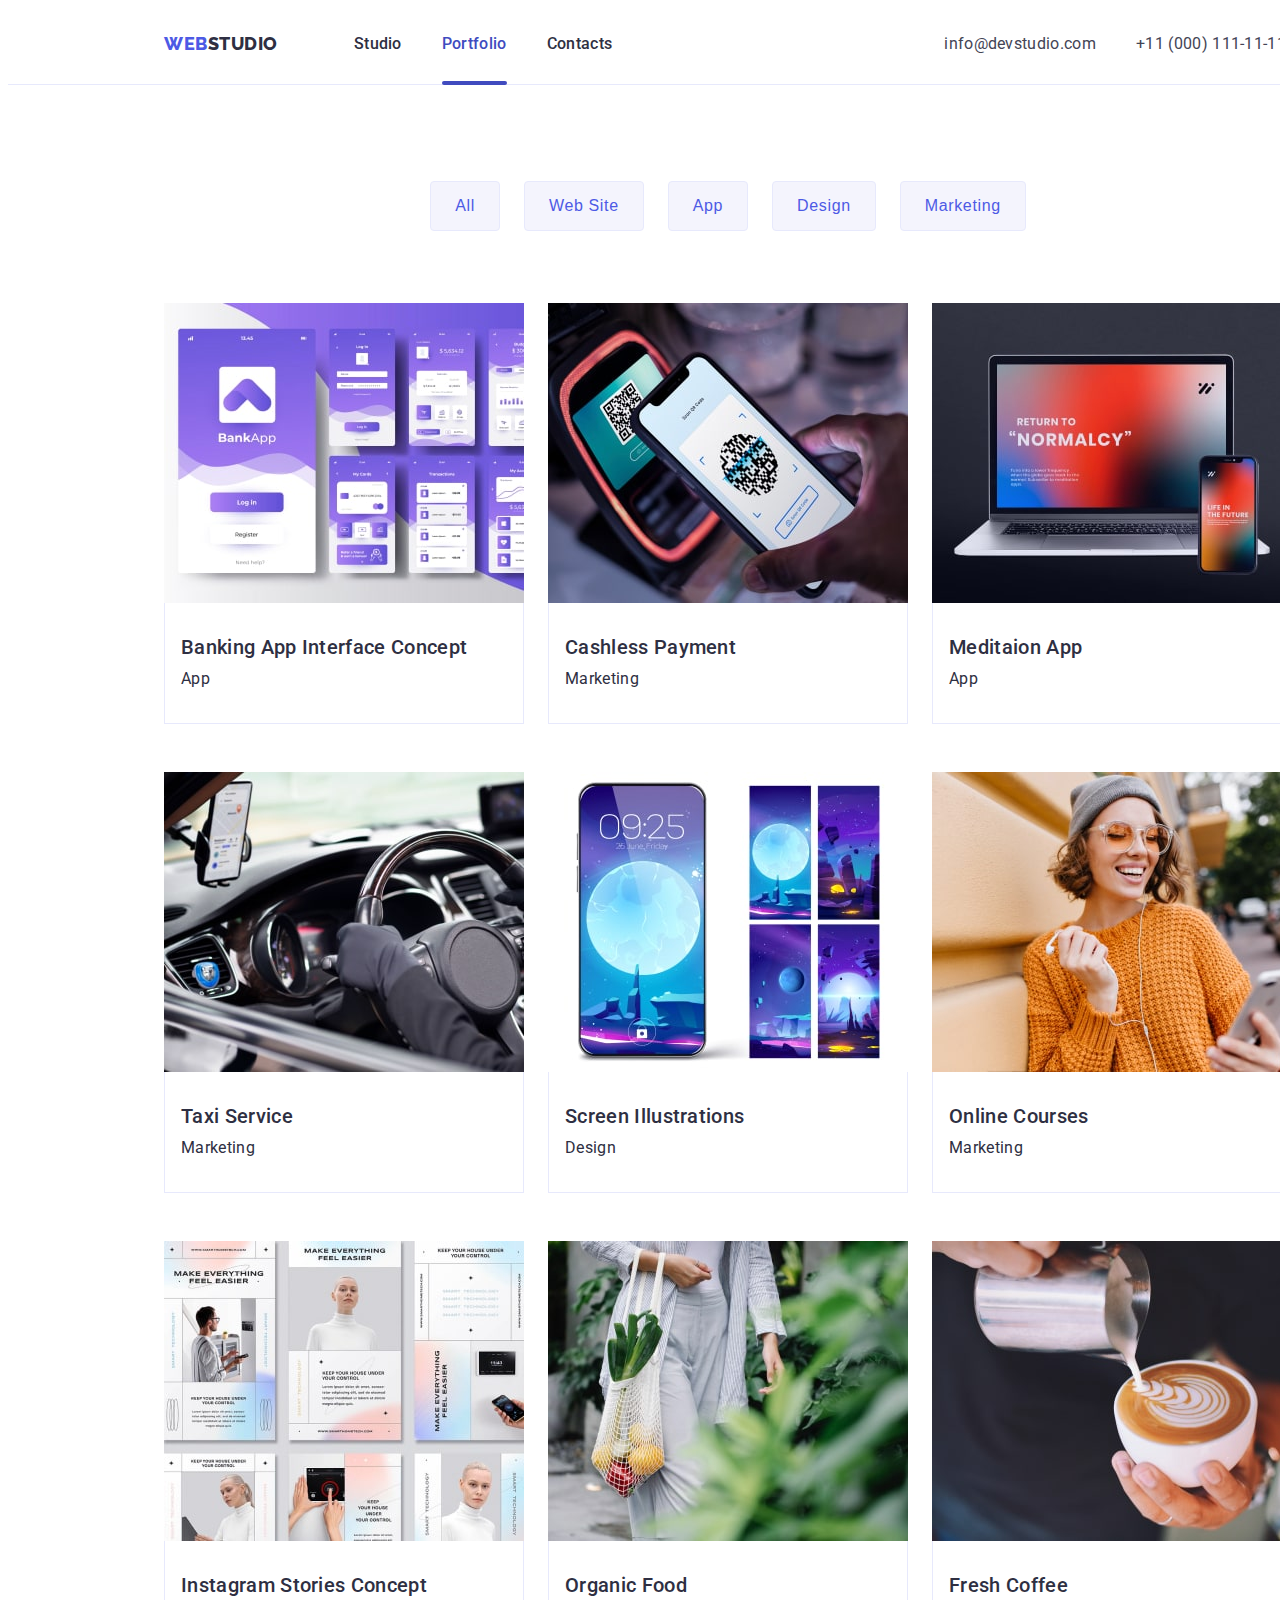
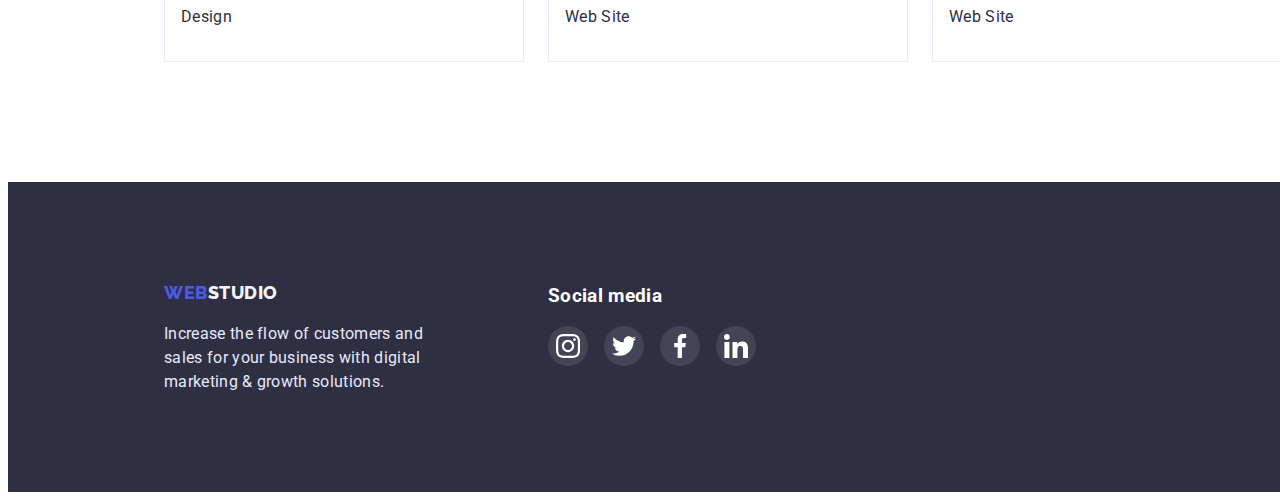
==== portfolio.html @ 5ba3b713 "Initial commit" ====
<!DOCTYPE html>
<html lang="en">
  <head>
    <meta charset="UTF-8" />
    <meta http-equiv="X-UA-Compatible" content="IE=edge" />
    <meta name="viewport" content="width=device-width, initial-scale=1.0" />
    <title>Document</title>
    <link rel="preconnect" href="https://fonts.googleapis.com">
<link rel="preconnect" href="https://fonts.gstatic.com" crossorigin>
<link href="https://fonts.googleapis.com/css2?family=Raleway:wght@800&family=Roboto:wght@400;500;700&display=swap" rel="stylesheet">
<link rel="stylesheet" href="https://cdnjs.cloudflare.com/ajax/libs/modern-normalize/1.1.0/modern-normalize.min.css" integrity="sha512-wpPYUAdjBVSE4KJnH1VR1HeZfpl1ub8YT/NKx4PuQ5NmX2tKuGu6U/JRp5y+Y8XG2tV+wKQpNHVUX03MfMFn9Q==" crossorigin="anonymous" referrerpolicy="no-referrer" />
<link rel="stylesheet" href="./css/styles.css">
  </head>
  <body>
    <!--header-->
    <header class="header">
      <div class="header-container container">
        <nav class="header-navigation">
          <a href="./index.html" class="header-logo"><span>WEB</span>STUDIO</a>
          <ul class="header-list list">
            <li class="header-item"><a class="header-link link" href="./index.html">Studio</a></li>
            <li class="header-item"><a class="header-link link current" href="./portfolio.html">Portfolio</a></li>
            <li class="header-item"><a class="header-link link" href="">Contacts</a></li>
          </ul>
        </nav>
    
        <address class="header-address">
          <ul class="address-list list">
            <li class="address-item"><a class="address-link link" href="mailto:info@devstudio.com">info@devstudio.com</a></li>
            <li class="address-item"><a class="address-link link" href="tel:+110001111111">+11 (000) 111-11-11</a></li>
          </ul>
        </address>
      </div>
    </header>
  <!--portfolio-->
    <main>
      <section class="portfolio">
        <div class="container">
        <h1 class="visyally-hidden">Portrolio</h1>
        <ul class="button-list list">
        <li class="button-link"><button class="button portfolio-button" type="button">All</button></li>
        <li class="button-link"><button class="button portfolio-button" type="button">Web Site</button></li>
        <li class="button-link"><button class="button portfolio-button" type="button">App</button></li>
        <li class="button-link"><button class="button portfolio-button" type="button">Design</button></li>
        <li class="button-link"><button class="button portfolio-button" type="button">Marketing</button></li>
    </ul>
   <!--cards-->
            <ul class="cards-list">
            <li class="cards-link">
              <div class="box">
                <a class="card-foto"  href=""><img src="./images/one.jpg" alt="Banking" width="360" height="300"/>
                  <div class="overlay">
                    <p>14 Stylish and User-Friendly App Design Concepts · Task Manager App · Calorie Tracker App · Exotic Fruit Ecommerce App · Cloud Storage App</p>
                  </div></div>
                  <div class="card-wrapper card-border">
                <h2 class="cards-title">Banking App Interface Concept</h2>
                <p class="cards-after-title">App</p></a>
                </div>
            </li>
            <li class="cards-link">
              <div class="box">
                <a class="card-foto"  href=""><img src="./images/two.jpg" alt="Cashless Payment" width="360" height="300"/>
                <div class="overlay">
                  <p>14 Stylish and User-Friendly App Design Concepts · Task Manager App · Calorie Tracker App · Exotic Fruit Ecommerce
                    App · Cloud Storage App</p>
                </div>
                </div>
                  <div class="card-wrapper card-border">
                    <h2 class="cards-title">Cashless Payment</h2>
                    <p class="cards-after-title">Marketing</p></a></div>
            </li>
            <li class="cards-link">
              <div class="box">
                <a class="card-foto"  href=""><img src="./images/three.jpg" alt="Meditaion" width="360" height="300"/>
                  <div class="overlay">
                    <p>14 Stylish and User-Friendly App Design Concepts · Task Manager App · Calorie Tracker App · Exotic Fruit Ecommerce
                      App · Cloud Storage App</p>
                  </div>
                  </div>
                  <div class="card-wrapper card-border">
                    <h2 class="cards-title">Meditaion App</h2>
                    <p class="cards-after-title">App</p></a></div>
            </li>
            <li class="cards-link">
              <div class="box">
                <a class="card-foto"  href=""><img src="./images/four.jpg" alt="Taxi" width="360" height="300"/>
                  <div class="overlay">
                    <p>14 Stylish and User-Friendly App Design Concepts · Task Manager App · Calorie Tracker App · Exotic Fruit Ecommerce
                      App · Cloud Storage App</p>
                  </div>
                  </div>
                  <div class="card-wrapper card-border">
                    <h2 class="cards-title">Taxi Service</h2>
                    <p class="cards-after-title">Marketing</p></a></div>
            </li>
            <li class="cards-link">
              <div class="box">
                <a class="card-foto"  href=""><img src="./images/five.jpg" alt="Screen" width="360" height="300"/>
                  <div class="overlay">
                    <p>14 Stylish and User-Friendly App Design Concepts · Task Manager App · Calorie Tracker App · Exotic Fruit Ecommerce
                      App · Cloud Storage App</p>
                  </div>
                  </div>
                  <div class="card-wrapper card-border">
                    <h2 class="cards-title">Screen Illustrations</h2>
                    <p class="cards-after-title">Design</p></a></div>
            </li>
            <li class="cards-link">
              <div class="box">
                <a class="card-foto"  href=""><img src="./images/six.jpg" alt="Online Courses" width="360" height="300"/>
                  <div class="overlay">
                    <p>14 Stylish and User-Friendly App Design Concepts · Task Manager App · Calorie Tracker App · Exotic Fruit Ecommerce
                      App · Cloud Storage App</p>
                  </div>
                  </div>
                  <div class="card-wrapper card-border">
                    <h2 class="cards-title">Online Courses</h2>
                    <p class="cards-after-title">Marketing</p></a></div>
            </li>
            <li class="cards-link">
              <div class="box">
                <a class="card-foto"  href=""><img src="./images/seven.jpg" alt="Instagram" width="360" height="300"/>
                  <div class="overlay">
                    <p>14 Stylish and User-Friendly App Design Concepts · Task Manager App · Calorie Tracker App · Exotic Fruit Ecommerce
                      App · Cloud Storage App</p>
                  </div>
                  </div>
                  <div class="card-wrapper card-border">
                    <h2 class="cards-title">Instagram Stories Concept</h2>
                    <p class="cards-after-title">Design</p></a></div>
            </li>
            <li class="cards-link">
              <div class="box">
                <a class="card-foto"  href=""><img src="./images/eight.jpg" alt="Organic Food" width="360" height="300"/>
                  <div class="overlay">
                    <p>14 Stylish and User-Friendly App Design Concepts · Task Manager App · Calorie Tracker App · Exotic Fruit Ecommerce
                      App · Cloud Storage App</p>
                  </div>
                  </div>
                  <div class="card-wrapper card-border">
                    <h2 class="cards-title">Organic Food</h2>
                    <p class="cards-after-title">Web Site</p></a></div>
            </li>
            <li class="cards-link">
              <div class="box">
                    <a class="card-foto"  href=""><img src="./images/nine.jpg" alt="A cup of coffe" width="360" height="300"/>
                    <div class="overlay">
                      <p>14 Stylish and User-Friendly App Design Concepts · Task Manager App · Calorie Tracker App · Exotic Fruit Ecommerce
                        App · Cloud Storage App</p>
                    </div>
                    </div>
                    <div class="card-wrapper card-border">
                    <h2 class="cards-title">Fresh Coffee</h2>
                    <p class="cards-after-title">Web Site</p></a></div>
                </li>
        </ul></div>
      </section> 
    </main>
    <!--footer-->
    <footer class="footer">
      <div class="container footer-container">
        <div class="logotype">
          <a class="footer-logo" href="./index.html"><span>WEB</span>STUDIO</a>
          <p class="footer-title">
            Increase the flow of customers and sales for your business with digital marketing & growth solutions.
          </p>
        </div>
    
        <div class="footer-block">
          <h3 class="footer-text">Social media</h3>
          <ul class="footer-list">
            <li class="footer-item"><a href="" class="footer-link">
                <svg class="footer-icon" width="24" hight="24">
                  <use href="./images/icons.svg#icon-instagram"></use>
                </svg></a>
            </li>
            <li class="footer-item"><a href="" class="footer-link">
                <svg class="footer-icon" width="24" hight="24">
                  <use href="./images/icons.svg#icon-twitter"></use>
                </svg></a>
            </li>
            <li class="footer-item"><a href="" class="footer-link">
                <svg class="footer-icon" width="24" hight="24">
                  <use href="./images/icons.svg#icon-facebook"></use>
                </svg></a>
            </li>
            <li class="footer-item"><a href="" class="footer-link">
                <svg class="footer-icon" width="24" hight="24">
                  <use href="./images/icons.svg#icon-linkedin"></use>
                </svg></a>
            </li>
          </ul>
        </div>
      </div>
    </footer>
  </body>
</html>
---- css/styles.css ----
:root {
    --main-color: #2E2F42;
    --second-color: #434455;
    --active-color: #404BBF;
    --accent-color: #4D5AE5;
    --a-color: #E5E5E5;
    --b-second-color: #F4F4FD;
    --b-active-color: #FFFFFF;
    --b-color: #E7E9FC;
    --accent-footer: #31D0AA;
    --hero-gradient: rgba(46, 47, 66, 0.7), rgba(46, 47, 66, 0.7) 100%;
    --shadow: 0px 3px 1px rgba(0, 0, 0, 0.1),
        0px 2px 1px rgba(0, 0, 0, 0.08),
        0px 2px 2px rgba(0, 0, 0, 0.12);
    --bc-footer: rgba(255, 255, 255, 0.1);
    --fill: #8E8F99;
    --box-shadow: 0px 1px 6px rgba(46, 47, 66, 0.08),
        0px 1px 1px rgba(46, 47, 66, 0.16),
        0px 2px 1px rgba(46, 47, 66, 0.08);
    --b-shadow: 0px 4px 4px rgba(0, 0, 0, 0.15);
    --b-modal: #FCFCFC;
}

body {
    Width: 1440px;
    font-family: "Roboto", sans-serif;
    font-size: 16px;
    line-height: 1.5;
    letter-spacing: 0.02em;
    color: var(--main-color);
    background-color: var(--b-active-color);
}

h1,
h2,
h3,
p {
    margin-top: 0;
    margin-bottom: 0;
}

ul {
    display: flex;
    margin: 0;
    padding: 0;
    list-style: none;
}

img {
    display: block;
    max-width: 100%;
    height: auto;
}
.visyally-hidden {
    position: absolute;
    white-space: nowrap;
    width: 1px;
    height: 1px;
    overflow: hidden;
    border: 0;
    padding: 0;
    clip: rect(0 0 0 0);
    clip-path: inset(50%);
    margin: -1px;
}
/*-----------header------------*/
.header {
    background-color: var(--b-active-color);
    border-bottom: 1px solid #E7E9FC
}

.header-container{
    display: flex;
    height: 76px;
}

.container {
    width: 1158px;
    padding: 0 15px;
    margin: 0 auto;
}

.header-logo {
    font-family: 'Raleway', sans-serif;
    font-weight: 800;
    font-size: 18px;
    line-height: 1.3;
    letter-spacing: 0.03em;
    margin-right: 76px;
    padding: 24px 0;
    color: var(--main-color);
    text-transform: uppercase;
    text-decoration: none;
}

span {
    color: var(--accent-color);
}

.header-navigation {
    display: flex;
    color: var(--main-color);
}

.header-list .header-item:not(:last-child) {
    margin-right: 40px;
}

.header-item {
    margin-right: 332px;
}

.header-link.link {
    font-weight: 500;
    color: var(--main-color);
}

.header-link.current::after {
    display: block;
    content: "";
    width: 100%;
    height: 4px;
    margin-top: 25px;
    background: var(--active-color);
    border-radius: 2px;
}

.link {
    display: block;
    padding: 24px 0 0 0;
    font-family: 'Roboto';
    font-style: normal;
    color: var(--second-color);
    text-decoration: none;
    transition-property: color;
    transition-duration: 250ms;
    transition-timing-function: cubic-bezier(0.4, 0, 0.2, 1);
}

.link:hover,
.link:focus,
.link.current {
    color: var(--active-color);
}

.header-address {
    font-family: 'Roboto';
    color: var(--second-color);
}

.address-list .address-item:not(:last-child) {
    margin-right: 40px;
}
/*-----------hero------------*/
.hero {
    background-color: var(--main-color);
    width: 1440px;
    height: 600px;
    text-align: center;
    padding-top: 188px;
    padding-bottom: 188px;
    background-image: linear-gradient(var(--hero-gradient)), url(../images/people-office.jpg);
}

.hero-title {
    margin-left: auto;
    margin-right: auto;
    margin-bottom: 48px;
    width: 496px;
    font-weight: 700;
    font-size: 56px;
    line-height: 1.07;
    text-align: center;
    color: var(--b-active-color);
}

.button {
    cursor: pointer;
    font-weight: 500;
    font-size: 16px;
    line-height: 1.5;
    letter-spacing: 0.04em;
    border-radius: 4px;
}

.hero-button {
    border: none;
    background-color: var(--accent-color);
    color: var(--b-active-color);
    min-width: 169px;
    min-height: 56px;
    padding: 16px 32px;
    margin-left: auto;
    margin-right: auto;
    box-shadow: var(--b-shadow);
    transition-property: background-color;
    transition-duration: 250ms;
    transition-timing-function: cubic-bezier(0.4, 0, 0.2, 1);
}

.hero-button:hover,
.hero-button:focus {
    background-color: var(--active-color);
}
/*-----------advantage------------*/
.advantage {
    background-color: var(--b-active-color);
    padding-top: 120px;
}

.advantage-link {
    display: flex;
    flex-direction: column;
    align-items: flex-start;
    padding: 0px;
}

.advantage-block {
    display: flex;
    justify-content: center;
    align-items: center;
    width: 264px;
    height: 112px;
    background: var(--b-second-color);
    border-radius: 4px;
}

.advantage-list .advantage-link:not(:last-child) {
    margin-right: 24px;
}

.advantage-title {
    margin-top: 8px;
    margin-bottom: 8px;
    font-weight: 500;
    font-size: 20px;
    line-height: 1.2;
    color: var(--main-color);
}

.advantage-after-title {
    width: 264px;
    height: 72px;
    color: var(--second-color);
}

.advantage-icon {
    height: 64px;
} 
/*-----------section------------*/
.section {
    text-align: center;
    background-color: var(--b-active-color);
    padding-bottom: 120px;
    padding-top: 120px;
}

.section-list .section-link+.section-link {
    margin-left: 24px;
}

.section-title {
    font-weight: 700;
    font-size: 36px;
    line-height: 1.1;
    color: var(--main-color);
    margin-bottom: 72px;
}
/*-----------about------------*/
.about {
    padding-top: 120px;
    padding-bottom: 120px;
    height: 770px;
    text-align: center;
    background-color: var(--b-second-color);
}

.about-title {
    font-size: 36px;
    line-height: 1.1;
    margin-bottom: 72px;
    color: var(--main-color);
}

.about-foto {
    display: flex;
    flex-direction: column;
    justify-content: center;
    align-items: center;
    gap: 8px;
}

.about-after-title {
    font-weight: 500;
    font-size: 20px;
    line-height: 1.2;
    color: var(--main-color);
} 

.about-pre-title {
    color: var(--second-color);
}

.about-list .about-link+.about-link {
    margin-left: 24px;
}

.about-link {
    display: flex;
    flex-direction: column;
    justify-content: center;
    align-items: center;
    padding: 0px 0px 32px 0px;
    gap: 32px;
    box-shadow: var(--box-shadow);
    border-radius: 0px 0px 4px 4px;
    background-color: var(--b-active-color);
}

.about-soc-list {
    justify-content: center;
    gap: 24px;
}

.about-soc-item {
    width: 40px;
    height: 40px;
}

.about-soc-link {
    width: 100%;
    height: 100%;
    border-radius: 50%;
    display: flex;
    justify-content: center;
    align-items: center;
    background-color: var(--accent-color);
    transition-property: background-color;
    transition-duration: 250ms;
    transition-timing-function: cubic-bezier(0.4, 0, 0.2, 1);
}

.about-soc-link:is(:hover, :focus) {
    background-color: var(--active-color);
}

.about-soc-icon {
    fill: var(--b-second-color);
}
/*-----------test------------*/
.test {
    padding-top: 120px;
    padding-bottom: 120px;
}

.test-title {
   text-align: center;
   margin-bottom: 72px;
   font-weight: 700;
   font-size: 36px;
   line-height: 1.1;
   letter-spacing: 0.02em;
}

.test-list {
    height: 88px;
    gap: 24px;
}

.test-item {
    width: calc((100% - 5 * 24px) / 6);
}

.test-link {
    width: 100%;
    height: 100%;
    border: 1px solid #8E8F99;
    border-radius: 4px;
    display: flex;
    align-items: center;
    justify-content: center;
    transition-property: border-colorr;
    transition-duration: 250ms;
    transition-timing-function: cubic-bezier(0.4, 0, 0.2, 1);
}

.test-icon {
    fill: var(--fill);
    height: 56px;
    transition-property: fill;
    transition-duration: 250ms;
    transition-timing-function: cubic-bezier(0.4, 0, 0.2, 1);
}

.test-link:is(:hover, :focus) {
    border-color: var(--active-color);
}

.test-link:is(:hover, :focus) .test-icon {
    fill: var(--active-color);
}
/*-----------footer------------*/
.footer {
    width: 1440px;
    background-color: var(--main-color);
    padding-top: 100px;
    padding-bottom: 100px;
}

.footer-container {
    display: flex;
}

.logotype {
    width: 264px;
    height: 110px;
    margin-right: 120px;
}

.footer-logo {
    font-family: 'Raleway', sans-serif;
    font-weight: 800;
    font-size: 18px;
    line-height: 1.16;
    letter-spacing: 0.03em;
    color: var(--b-second-color);
    text-decoration: none;
    text-transform: uppercase;
}

.footer-title {
    width: 264px;
    margin-top: 16px;
    color: var(--b-color);
}

.footer-block {
    width: 208px;
    height: 80px;
}

.footer-text {
    margin-bottom: 16px;
    color: var(--b-active-color);
}

.footer-list {
    gap: 16px;
} 

.footer-link {
    display: flex;
    justify-content: center;
    align-items: center;
    width: 40px;
    height: 40px;
    border-radius: 50%;
    background: var(--bc-footer);
    transition-property: background-color;
    transition-duration: 250ms;
    transition-timing-function: cubic-bezier(0.4, 0, 0.2, 1);
}

.footer-link:is(:hover, :focus) {
    background-color: var(--accent-footer);
}

.footer-icon {
    height: 24px;
    fill: var(--b-active-color);
}
/*-----------portfolio------------*/
.portfolio {
    padding-top: 96px;
    padding-bottom: 120px;
}

.button-list {
    flex-wrap: wrap;
    justify-content: center;
    margin-bottom: 72px;
}

.portfolio-button {
    background-color: var(--b-second-color);
    border: 1px solid var(--b-color);
    min-height: 48px;
    box-sizing: border-box;
    flex-direction: row;
    justify-content: center;
    align-items: center;
    padding: 12px 24px;
    color: var(--accent-color);  
    transition-property: background-color, color, box-shadow;
    transition-duration: 250ms;
    transition-timing-function: cubic-bezier(0.4, 0, 0.2, 1);
}

.portfolio-button:hover,
.portfolio-button:focus {
    background-color: var(--active-color);
    color: var(--b-active-color);
    box-shadow: var(--shadow);
}

 .button-list .button-link:not(:last-child) {
    margin-right: 24px;
}

.cards-list{
    flex-wrap: wrap;
    gap: 48px 24px;
}

.cards-link {
    flex-basis: calc((100% - 2 * 24px) / 3);
    transition-property: box-shadow;
    transition-duration: 250ms;
    transition-timing-function: cubic-bezier(0.4, 0, 0.2, 1);
}

.cards-link:is(:hover, :focus) {
    box-shadow: var(--shadow);
}

.card-foto {
    text-decoration: none;
    color: var(--main-color);
}

* {
    box-sizing: border-box;
}

.box {
    position: relative;
    width: 360px;
    height: 300px;
    overflow: hidden;
}

.box:hover .overlay {
    transform: translate(0);
}

.overlay {
    position: absolute;
    top: 0;
    left: 0;
    width: 360px;
    height: 300px;
    background-color: var(--accent-color);
    transform: translateY(100%);
    transition: transform 250ms ease;
}

.overlay>p {
    color: var(--b-second-color);
    padding: 40px 32px 164px 32px;
    margin: 0;
}

.card-border {
    width: 360px;
    border-right: 1px solid var(--b-color);
    border-bottom: 1px solid var(--b-color);
    border-left: 1px solid var(--b-color);
}

.cards-title {
    font-weight: 500;
    font-size: 20px;
    line-height: 1.2;
    margin-bottom: 8px;
    margin-left: 16px;
    padding-top: 32px;
}

.cards-after-title {
    margin-left: 16px;
    padding-bottom: 32px;
}

.backdrop {
    position: fixed;
    top: 0;
    width: 100%;
    height: 100%;
    background-color: rgba(46, 47, 66, 0.4);
    opacity: 1;
    visibility: visible;
    transition: opacity 250ms cubic-bezier(0.4, 0, 0.2, 1), visibility 250ms cubic-bezier(0.4, 0, 0.2, 1);
}

.is-hidden {
    visibility: hidden;
    opacity: 0;
    pointer-events: none;
}

.modal {
    position: absolute;
    top: 50%;
    left: 50%;
    width: 408px;
    min-height: 576px;
    background-color: var(--b-modal);
    box-shadow: 0px 1px 1px rgba(0, 0, 0, 0.14), 0px 1px 3px rgba(0, 0, 0, 0.12),
     0px 2px 1px rgba(0, 0, 0, 0.2);
    border-radius: 4px;
    padding: 34px; 
    transform: translate(-50%, -50%) scale(1);
    transition: transform 250ms cubic-bezier(0.4, 0, 0.2, 1);
}

.backdrop.is-hidden .modal {
    transform: translate(-50%, -50%) scaleY(0);
}

.modal-close {
    display: flex;
    align-items: center;
    justify-content: center;
    width: 24px;
    height: 24px;
    margin-left: auto;
    background: var(--b-color);
    border-radius: 50%;
    border: 1px solid rgba(0, 0, 0, 0.1);
}

.modal-close-icon {
    width: 8px;
    height: 8px;
}
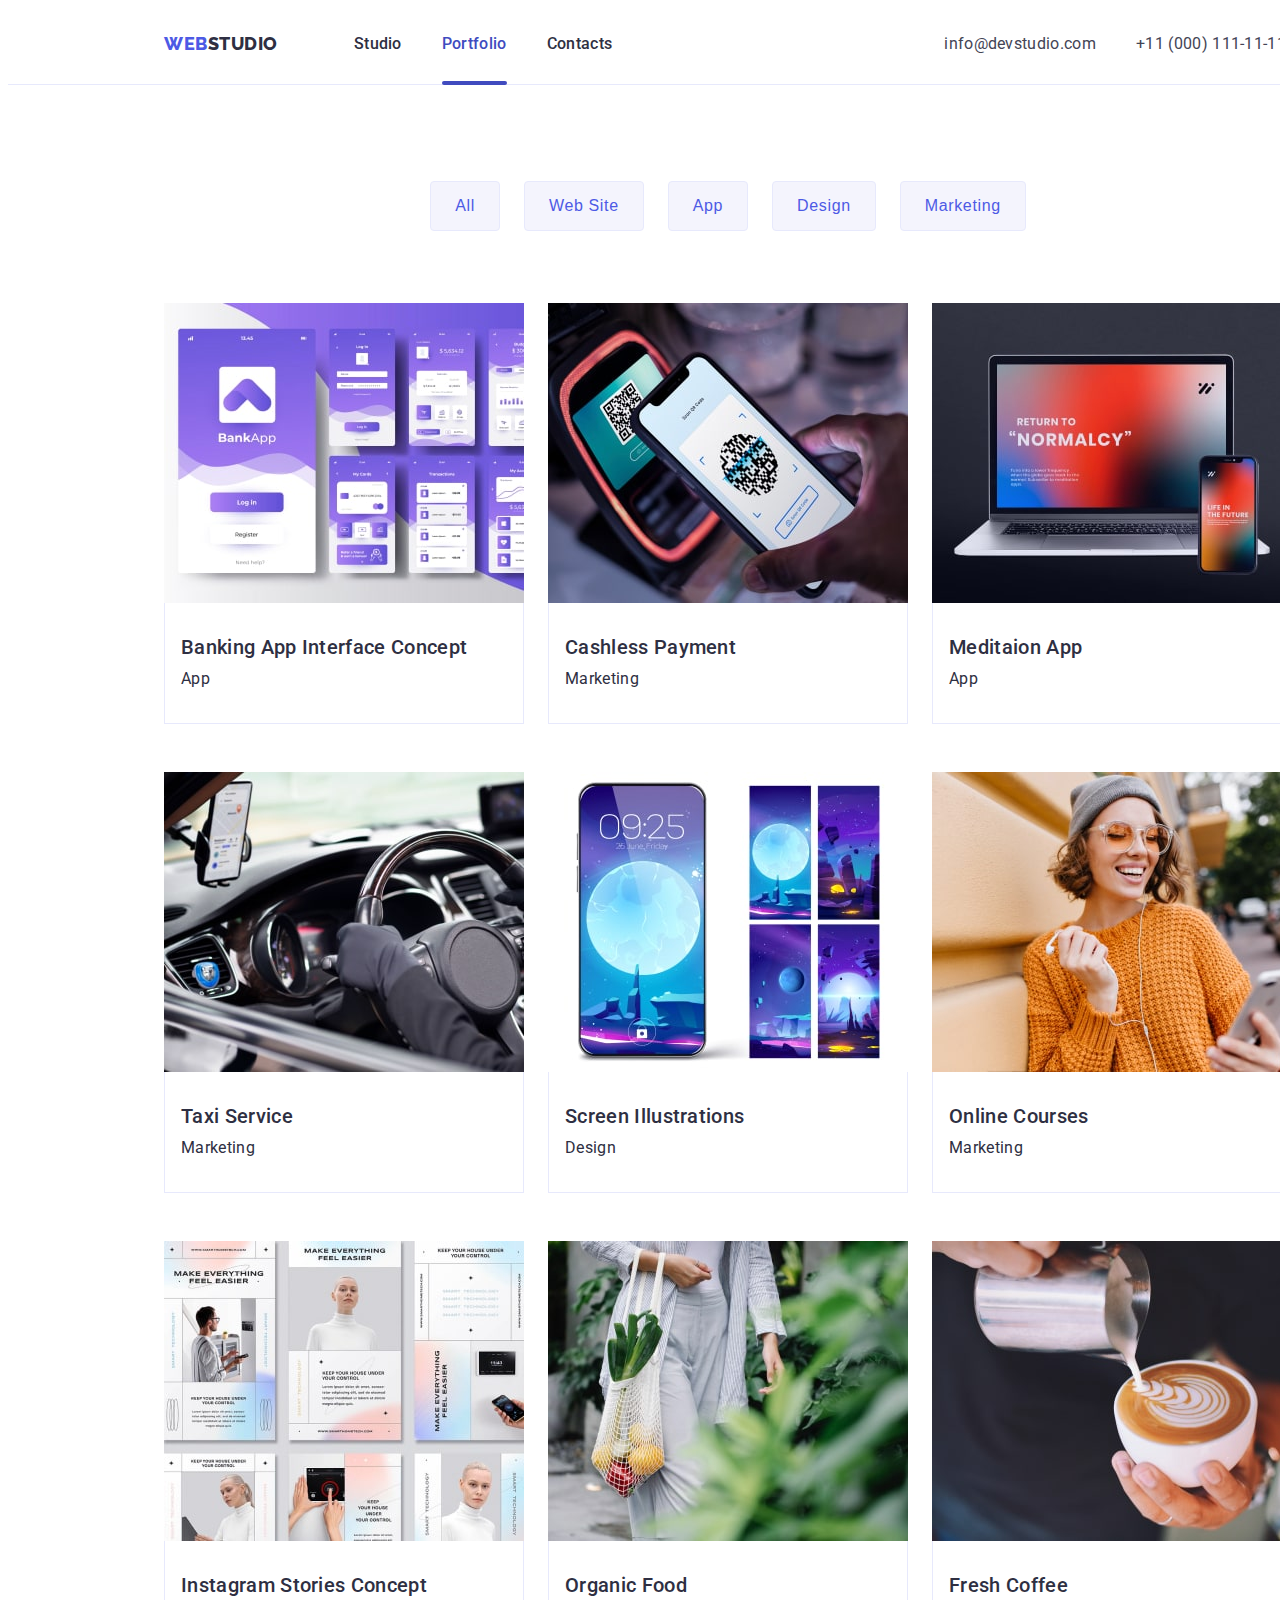
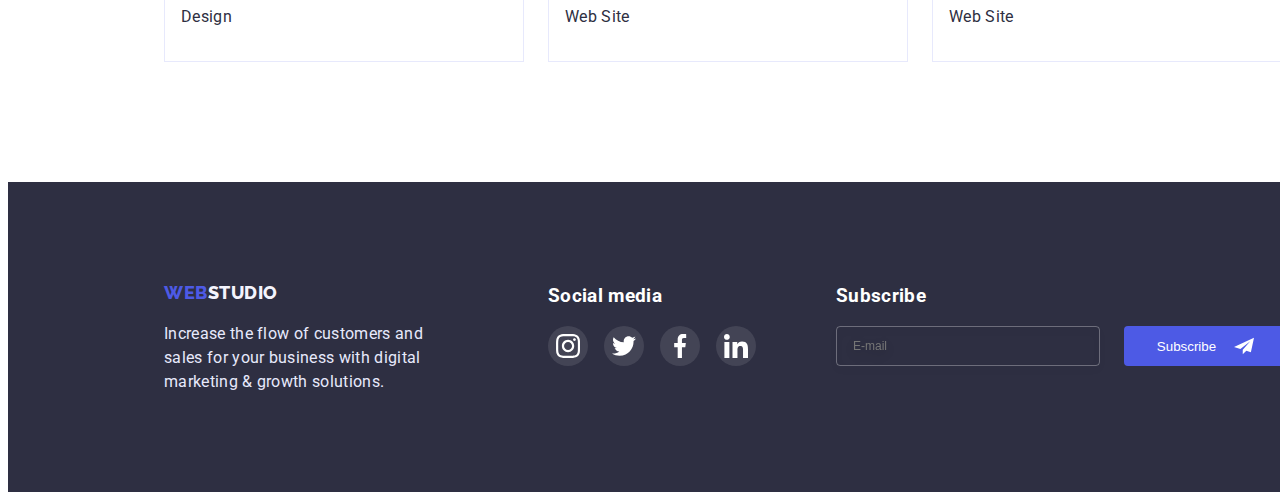
==== commit 8c02d22b: "11" ====
--- a/portfolio.html
+++ b/portfolio.html
@@ -190,7 +190,21 @@
                 </svg></a>
             </li>
           </ul>
+            </div>
+      <form class="online-form">
+        <div class="online-field">
+          <h3 class="online-title">Subscribe</h3>
+          <label for="online-email" class="online-label"></label>
+          <input type="text" name="online-email" id="online-email" class="online-input" placeholder="E-mail">
         </div>
+      
+        <button type="submit" class="online-btn"><span class="btn-text">Subscribe</span>
+          <svg class="btn-icon" width="24" hight="20">
+            <use href="./images/icons.svg#icon-Frame"></use>
+          </svg></button>
+      </form>
+       
+      
       </div>
     </footer>
   </body>
--- a/css/styles.css
+++ b/css/styles.css
@@ -437,6 +437,7 @@
 .footer-block {
     width: 208px;
     height: 80px;
+    margin-right: 80px;
 }
 
 .footer-text {
@@ -467,6 +468,51 @@
 
 .footer-icon {
     height: 24px;
+    fill: var(--b-active-color);
+}
+
+.online-title {
+    color: var(--b-active-color);
+    margin-bottom: 16px;
+}
+
+.online-input {
+    width: 264px;
+    height: 40px;
+    border: 1px solid rgba(255, 255, 255, 0.3);
+    filter: drop-shadow(0px 4px 4px rgba(0, 0, 0, 0.15));
+    border-radius: 4px;
+    background-color: transparent; 
+    outline: transparent; 
+    font-size: 12px;
+    padding-left: 16px;
+}
+
+.online-form {
+    display: flex;
+}
+
+.online-btn {
+    display: flex;
+    justify-content: center;
+    align-items: center;
+    width: 165px;
+    height: 40px;
+    margin-top: 44px;
+    margin-left: 24px;
+    background: var(--accent-color);
+    border-radius: 4px;
+    border: none;
+}
+
+.btn-text {
+    color: var(--b-active-color);
+}
+
+.btn-icon {
+    width: 24px;
+    height: 20px;
+    margin-left: 16px;
     fill: var(--b-active-color);
 }
 /*-----------portfolio------------*/
@@ -608,7 +654,7 @@
     box-shadow: 0px 1px 1px rgba(0, 0, 0, 0.14), 0px 1px 3px rgba(0, 0, 0, 0.12),
      0px 2px 1px rgba(0, 0, 0, 0.2);
     border-radius: 4px;
-    padding: 34px; 
+    padding: 24px; 
     transform: translate(-50%, -50%) scale(1);
     transition: transform 250ms cubic-bezier(0.4, 0, 0.2, 1);
 }
@@ -627,9 +673,142 @@
     background: var(--b-color);
     border-radius: 50%;
     border: 1px solid rgba(0, 0, 0, 0.1);
+    transition-property: background-color;
+    transition-duration: 250ms;
+    transition-timing-function: cubic-bezier(0.4, 0, 0.2, 1);
+}
+
+.modal-close:hover {
+    background-color: var(--active-color);
 }
 
 .modal-close-icon {
     width: 8px;
     height: 8px;
 }
+
+.modal-title {
+    font-weight: 500;
+    text-align: center;
+    padding-top: 24px;
+    color: var(--main-color);
+    margin-bottom: 16px;
+}
+
+.input-text {
+    font-size: 12px;
+    line-height: 1.16;
+    letter-spacing: 0.01em;
+    margin-bottom: 4px;
+    color: var(--fill);
+}
+
+.input-wrap {
+    position: relative;
+}
+
+.modal-input {
+    width: 100%;
+    height: 40px;
+    border: 1px solid rgba(33, 33, 33, 0.2);
+    border-radius: 4px;
+    background-color: transparent;
+    outline: transparent;
+    font-size: 12px;
+    line-height: 1.16;
+    letter-spacing: 0.01em;
+    padding-left: 38px;
+}
+
+.modal-input:focus { 
+    border-color: var(--accent-color); 
+}
+
+.modal-input:focus + .modal-icon {
+    fill: var(--accent-color);
+}
+
+.modal-icon {
+    position: absolute;
+    left: 5px;
+    top: 50%;
+    margin-left: 13px;
+    transform: translateY(-50%);
+}
+
+.modal-message {
+    width: 100%;
+    height: 120px;
+    border: 1px solid rgba(33, 33, 33, 0.2);
+    border-radius: 4px;
+    background-color: transparent;
+    font-size: 12px;
+    line-height: 1.16;
+    letter-spacing: 0.01em;
+    outline: transparent;
+    padding-top: 8px;
+    padding-left: 16px;
+    resize: none;
+}
+
+.modal-messaget::placeholder {
+    color: rgba(117, 117, 117, 0.5);
+}
+
+.check-text {
+    display: flex;
+    align-items: center;
+    font-size: 12px;
+    line-height: 1.16;
+    letter-spacing: 0.04em;
+    color: #757575;
+}
+
+.check-text span {
+    width: 16px;
+    height: 16px;
+    border: 1.25px solid var(--main-color);
+    border-radius: 2px;
+    margin-right: 8px;
+    display: flex;
+    align-items: center;
+    justify-content: center;
+    fill: transparent;
+}
+
+.input-check:checked + .check-text span {
+    background-color: var(--active-color); 
+    border: none;
+    fill: var(--b-second-color);
+}
+
+.input-check:focus+.check-text span {
+    border-color: var(--accent-color);
+}
+
+.check-policy {
+    font-size: 12px;
+    line-height: 1.16;
+    letter-spacing: 0.04em;
+    color: var(--accent-color);
+}
+
+.modal-button {
+    display: block;
+    position: relative;
+    margin: 0 auto;
+    margin-top: 24px;
+    border: none;
+    width: 169px;
+    height: 56px;
+    background: var(--accent-color);
+    color: var(--b-active-color);
+    border-radius: 4px;
+    transition-property: background-color;
+    transition-duration: 250ms;
+    transition-timing-function: cubic-bezier(0.4, 0, 0.2, 1);
+}
+.modal-button:hover {
+    background-color: var(--active-color);
+}
+
